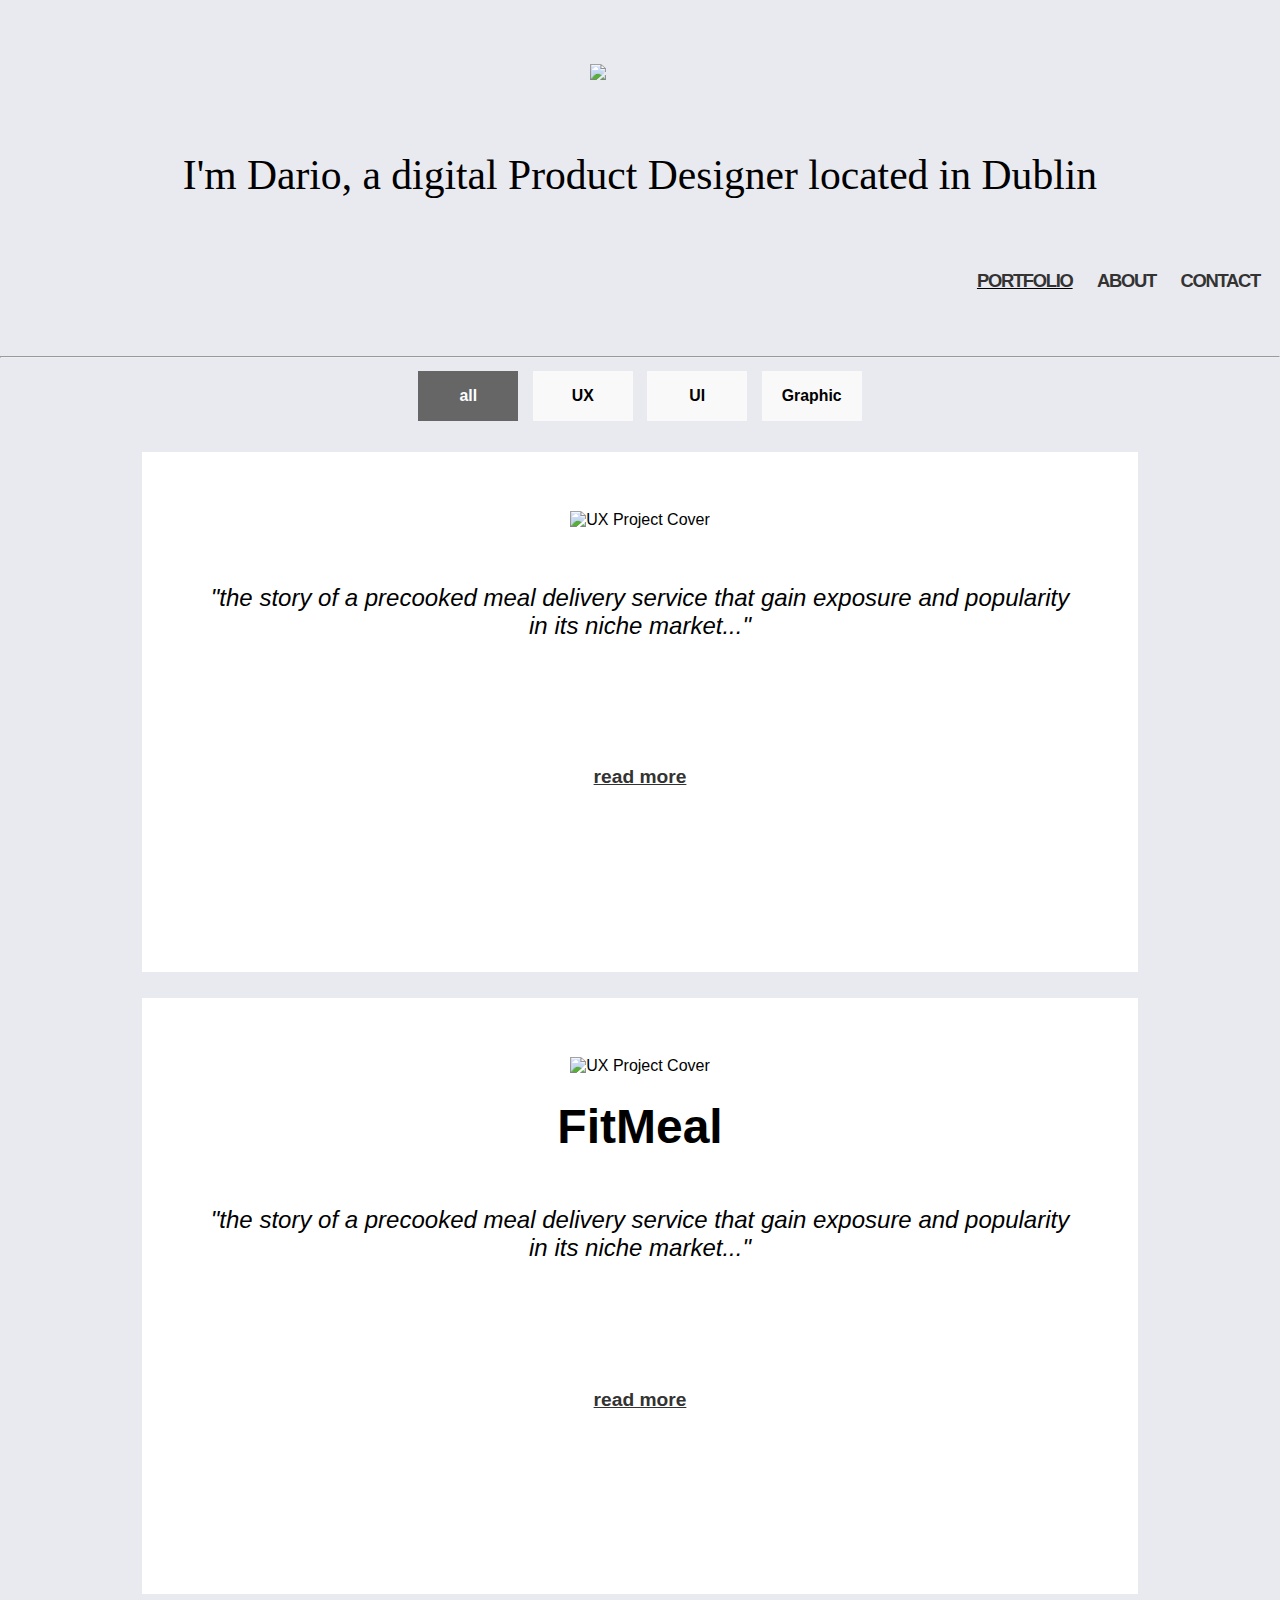
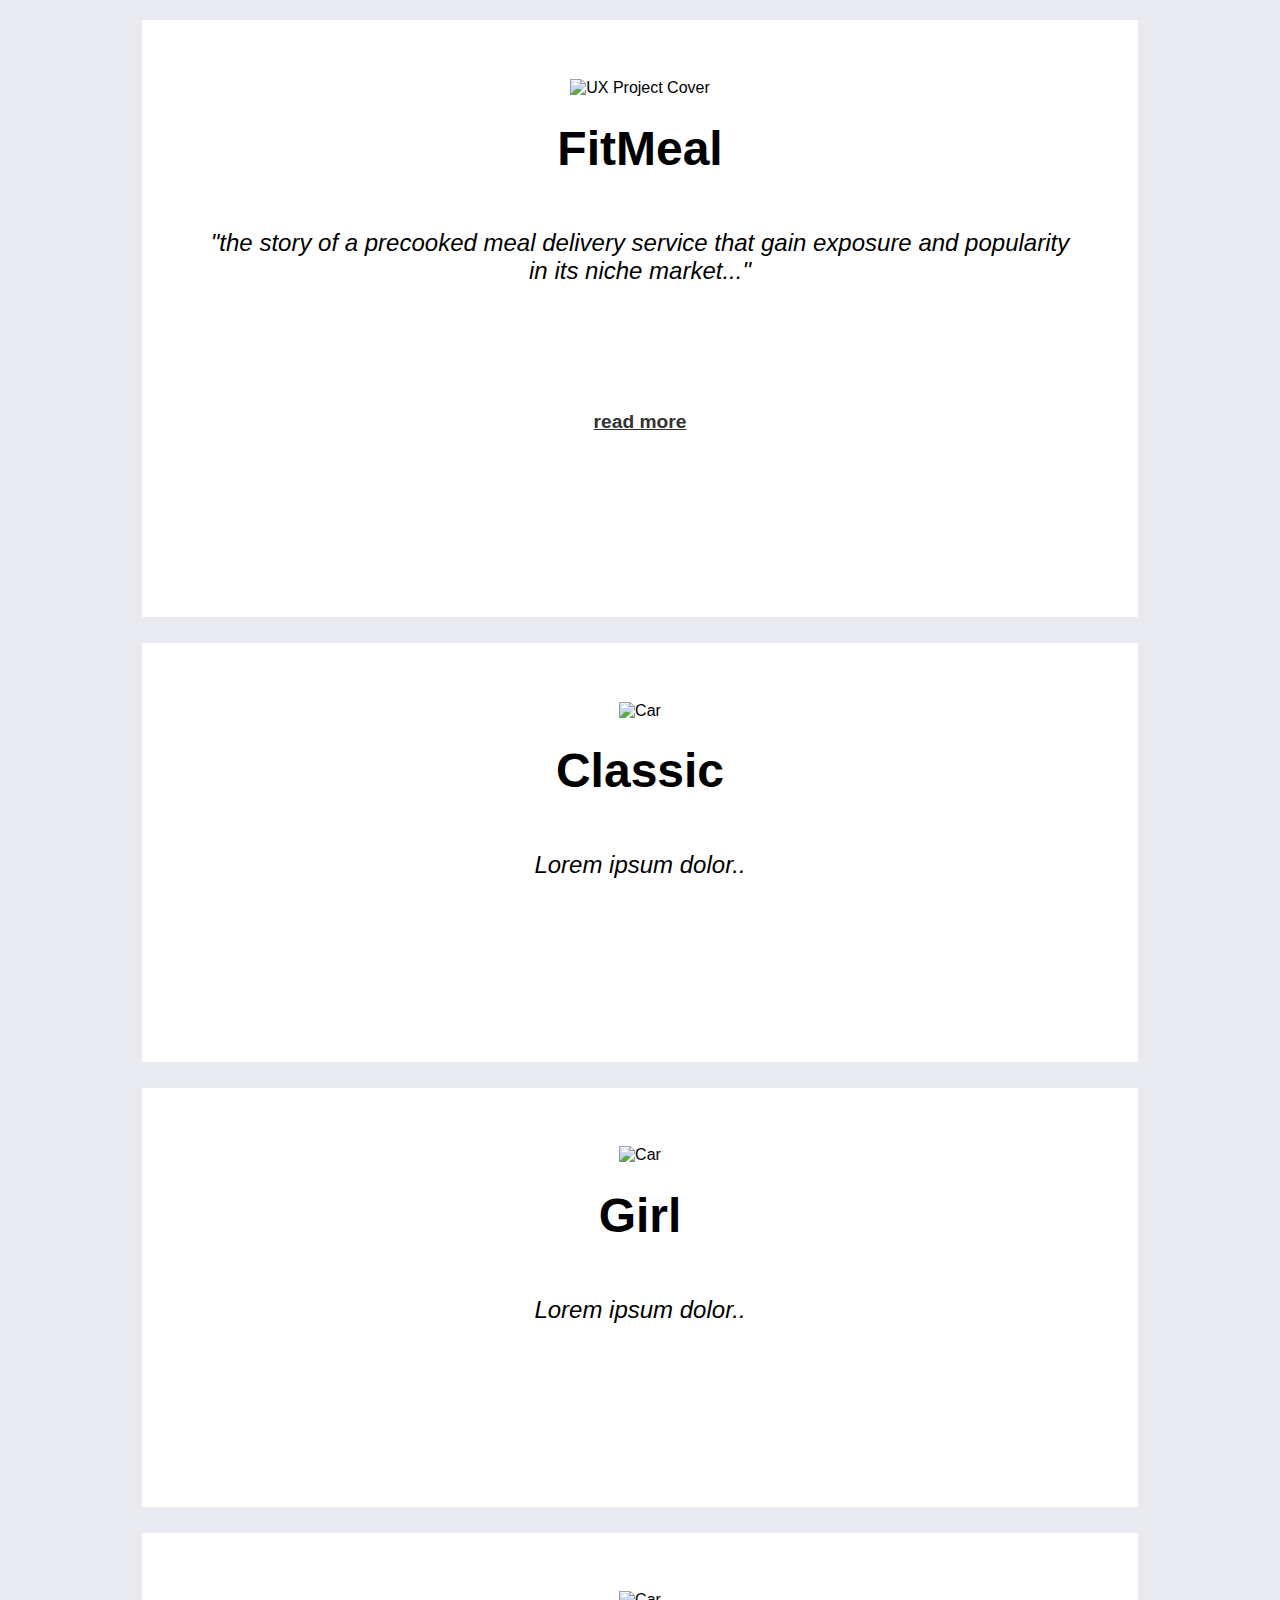
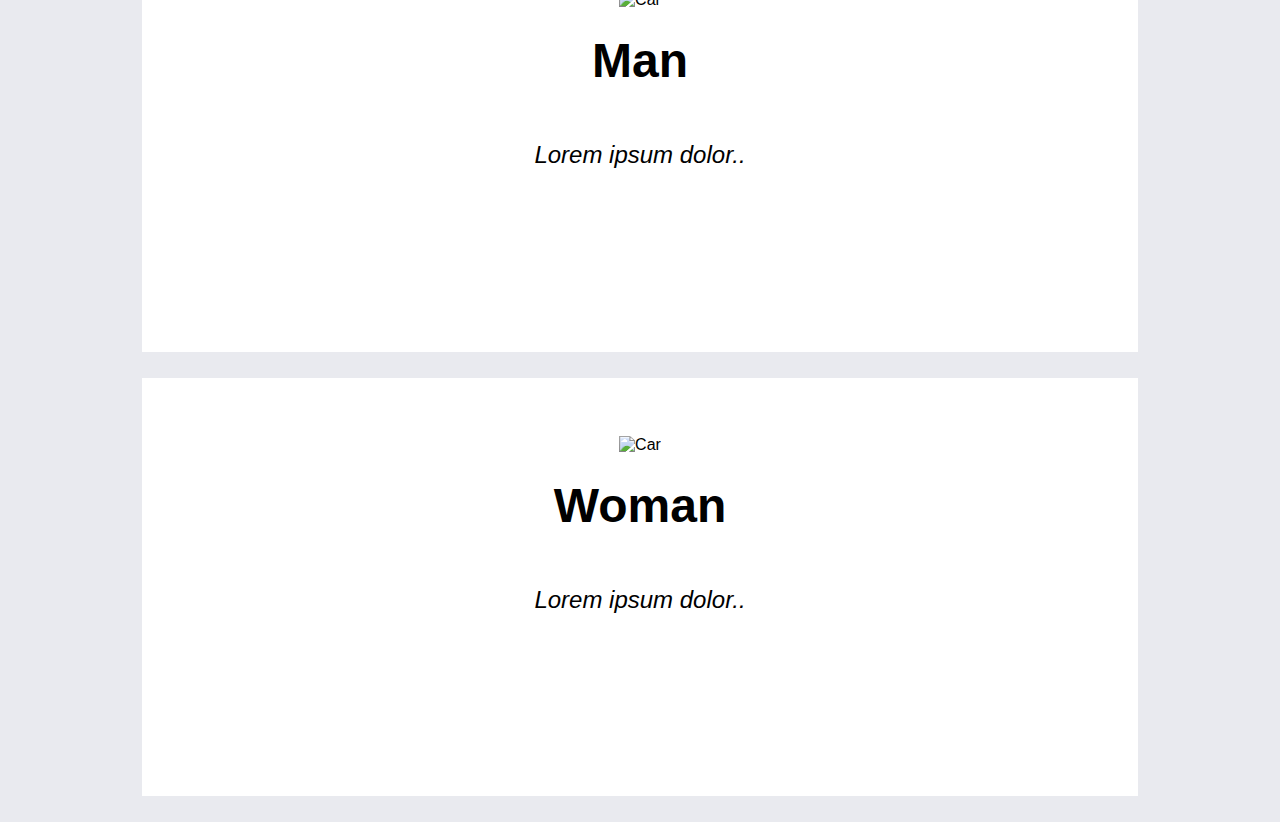
==== index.html @ cf13adc0 "Initiated Wed 07:02" ====
<!--PortfolioPage-->

<!DOCTYPE html>

<html>
	<head>
		<title>MyPortfolio</title>
		<meta charset="UTF-8">
		<meta name="viewport" content="initial-scale=1">
		<link rel="stylesheet" type="text/css" href="main.css">
		<link rel="https://fonts.googleapis.com/css?family=Lora:700">
		<link href="https://fonts.googleapis.com/css?family=Raleway:100" rel="stylesheet">
		<link rel="stylesheet" href="https://cdnjs.cloudflare.com/ajax/libs/font-awesome/4.7.0/css/font-awesome.min.css">

        <script src="https://ajax.googleapis.com/ajax/libs/jquery/3.2.1/jquery.min.js"></script>


	</head>
<body>
<!-- MAIN (Center website) -->
<div class="main">
<div id ="logoImage"><img src="All-Portfolio/Images/DarioLogoPortfolio.png"></div>
<p class="my_Intro">I'm Dario, a digital Product Designer located in Dublin</p>

<ul id="nav_top">
	<li class="lnk activeLnk"><a href="#">PORTFOLIO</a></li>
	<li class="lnk"><a href="#">ABOUT</a></li>
	<li class="lnk"><a href="#">CONTACT</a></li>
</ul>

<div class="main">

<hr>


<div id="myBtnContainer">
  <button class="btn active" onclick="filterSelection('all')"> all</button>
  <button class="btn" onclick="filterSelection('UX')"> UX</button>
  <button class="btn" onclick="filterSelection('UI')"> UI</button>
  <button class="btn" onclick="filterSelection('Graphic')"> Graphic</button>
</div>

<!-- Portfolio Gallery Grid -->

<div class="row">
  <div class="column UX">


    <div class="content">

      <img src="All-Portfolio/Images/FitMealLogo.png" alt="UX Project Cover">
      <h4></h4><br>
      <p>"the story of a precooked meal delivery service that gain exposure and popularity in its niche market..."</p>
      <p id="caseLink"><a href="ux/fitMeal/FitMeal_Case.html">read more</a></p>
    </div>

  </div>

  <div class="column UX">


    <div class="content">
      <img src="/All-Portfolio/All-Pics/MealKit%20Discovery%204.png" alt="UX Project Cover" >
      <h4>FitMeal</h4>
      <p>"the story of a precooked meal delivery service that gain exposure and popularity in its niche market..."</p>
      <p id="caseLink"><a href="#">read more</a></p>
    </div>
  </div>

  <div class="column UI">


    <div class="content">
      <img src="/All-Portfolio/All-Pics/FitMealLogo-transparent.png" alt="UX Project Cover">
      <h4>FitMeal</h4>
      <p>"the story of a precooked meal delivery service that gain exposure and popularity in its niche market..."</p>
      <p id="caseLink"><a href="#">read more</a></p>
    </div>
  </div>

  <div class="column cars">
    <div class="content">
    <img src="/w3images/cars3.jpg" alt="Car">
      <h4>Classic</h4>
      <p>Lorem ipsum dolor..</p>
    </div>
  </div>

  <div class="column people">
    <div class="content">
      <img src="/w3images/people1.jpg" alt="Car">
      <h4>Girl</h4>
      <p>Lorem ipsum dolor..</p>
    </div>
  </div>
  <div class="column people">
    <div class="content">
    <img src="/w3images/people2.jpg" alt="Car">
      <h4>Man</h4>
      <p>Lorem ipsum dolor..</p>
    </div>
  </div>
  <div class="column people">
    <div class="content">
    <img src="/w3images/people3.jpg" alt="Car">
      <h4>Woman</h4>
      <p>Lorem ipsum dolor..</p>
    </div>
  </div>
<!-- END GRID -->
</div>

<!-- END MAIN -->
</div>
	</div>

<script type="text/javascript" src="main.js"></script>

</body>
</html>
---- main.css ----
/*PortfolioPage*/

/*Page Basic Style=>In order to remove default browser margins and padding on all elements*/

/************CSS STANDARD RESET***********

html, body, div, span, applet, object, iframe,
h1, h2, h3, h4, h5, h6, p, blockquote, pre,
a, abbr, acronym, address, big, cite, code,
del, dfn, em, img, ins, kbd, q, s, samp,
small, strike, strong, sub, sup, tt, var,
b, u, i, center,
dl, dt, dd, ol, ul, li,
fieldset, form, label, legend,
table, caption, tbody, tfoot, thead, tr, th, td,
article, aside, canvas, details, embed,
figure, figcaption, footer, header, hgroup,
menu, nav, output, ruby, section, summary,
time, mark, audio, video {
	margin: 0;
	padding: 0;
	border: 0;
	font-size: 100%;§
	font: inherit;
	vertical-align: baseline;

}

h3 {
	padding-left: 10px;
	font-weight: normal;
	font-style: italic;
	font-size: 2.rem;
	text-align: center;
	color: #555;

}

h2 {
	padding-left: 10px;
	font-weight: normal;
	font-size: 20px;
	text-align: center;
	text-transform:uppercase;
}

p {
	font-weight: lighter;
	color: #555;
	line-height: 1.5;
	font-size: 24px;
	padding: 10px;
	text-align: left;
}

li {
	font-weight: lighter;
	line-height: 1.5;
	font-size: 24px;
	padding: 10px;
}
*/

button {

	position: relative;
	display:inline;
	visibility: none;
	font-weight: bold;
	font-size: 0.8rem;
	background-color:inherit;
	border-bottom: 5px bold black;



    cursor:pointer;
	margin: 5px;
}

/*
************* HTML5 display-role reset for older browsers ************

article, aside, details, figcaption, figure,
footer, header, hgroup, menu, nav, section {
	display: block;
}
body {
	line-height: 1.2;
	background-color: #E9EDEF;
}
ol, ul {
	list-style: none;
}
blockquote, q {
	quotes: none;
}
blockquote:before, blockquote:after,
q:before, q:after {
	content: '';
	content: none;
}
table {
	border-collapse: collapse;
	border-spacing: 0;
}
*/

    /********************EDIT ONLY BELOW**********************/

/*==========  NORMAL SCREEN SIZE  ==========*/

/************ALL UI ELEMENTS STYLING***************/

* {
  box-sizing:border-box;
}

body {
  background-color: #E9EAEF;
  font-family: Helvetica;
 margin: 0 auto;
}

/* Center website */

#logoImage {

	width: 100px;
	height: auto;
	margin: 0 auto;
	margin-top: 5%;

}

#logoImage img {
	width:100%;
	display: block;
	margin-left: auto; margin-right: auto;

}
.main {
  max-width: 100%;
  margin: 0 auto;
}

.my_Intro {
	width:90%;
	margin: 5% auto;
	font-size: 2.6rem;
    line-height: 1.5em;
	font-weight:lighter;
	font-family: CallunaLghtRegular, Georgia, serif;
	word-break:keep-all;
	text-align: center;
}
#nav_top{

	width:100%;
	text-align: right;
	margin: 5% 10% 5% auto;

}
#nav_top li {
	font-size:1.15em ;
	font-weight: bold;
	position: relative;
	display: inline-block;
	letter-spacing: -0.07em;
	margin: 0 20px 0 auto;

}

a:link {
 color:#333;
text-decoration: none;
}
a:visited{
	color:#333;
}
.activeLnk, .lnk:hover {
  text-decoration: underline;
}


#myBtnContainer{ margin:0 auto; width:100%; height: auto;flex-wrap: wrap;
text-align: center;}

#myBtnContainer button{ position: relative; display: inline; width:100px; height: 50px; font-size: 0.99em; text-align: center;
}

/* Add padding BETWEEN each column */
.row,
.row > .column {
  padding: 8px;
}

/* Create three equal columns that floats next to each other */
.column {
	position: relative;
	margin: 10px auto;
	width:80%;
	height: auto;
	display:none;
	text-align: center;/* Hide all elements by default */

}
.column img{
	margin: 5% 0 0 0;
	width:20%;
}
.column h4 {
	font-size: 3rem;
	position: relative;
	top:-40px;
}
.column p {
	font-size: 1.5rem;
	font-style: italic;
	position: relative;
	top:-100px;
	padding: 5%;

}

/* On screens that are 992px or less, set the background color to blue */
@media screen and (max-width: 992px) {
.my_Intro {
	font-size: 1.6rem;
}
.column {
	width:85%;
}
.column img{
	margin: 5% 0 0 0;
	width:30%;
}
#myBtnContainer button{ position: relative; display: inline; width:70px; height: 40px;font-size: 0.9em;
}
}
#caseLink :link{
	position: relative;
	margin-top:20px;
	text-decoration: underline;
	font-size: 1.2rem;
	font-style: normal;
	font-weight: 800;




}
/* Clear floats after rows
.row:after {
  content: "";
  display: table;
  clear: both;
}

/* Content */
.content {
  background-color: white;
  padding: 10px;
}

/* The "show" class is added to the filtered elements */
.show {
  display: block;
}

/* Style the buttons */
.btn {
	border: none;
	outline:none;
	background-color: #F9F9F9;
	cursor: pointer;
}

.active, .btn:hover {
  background-color: #666;
  color: white;

}
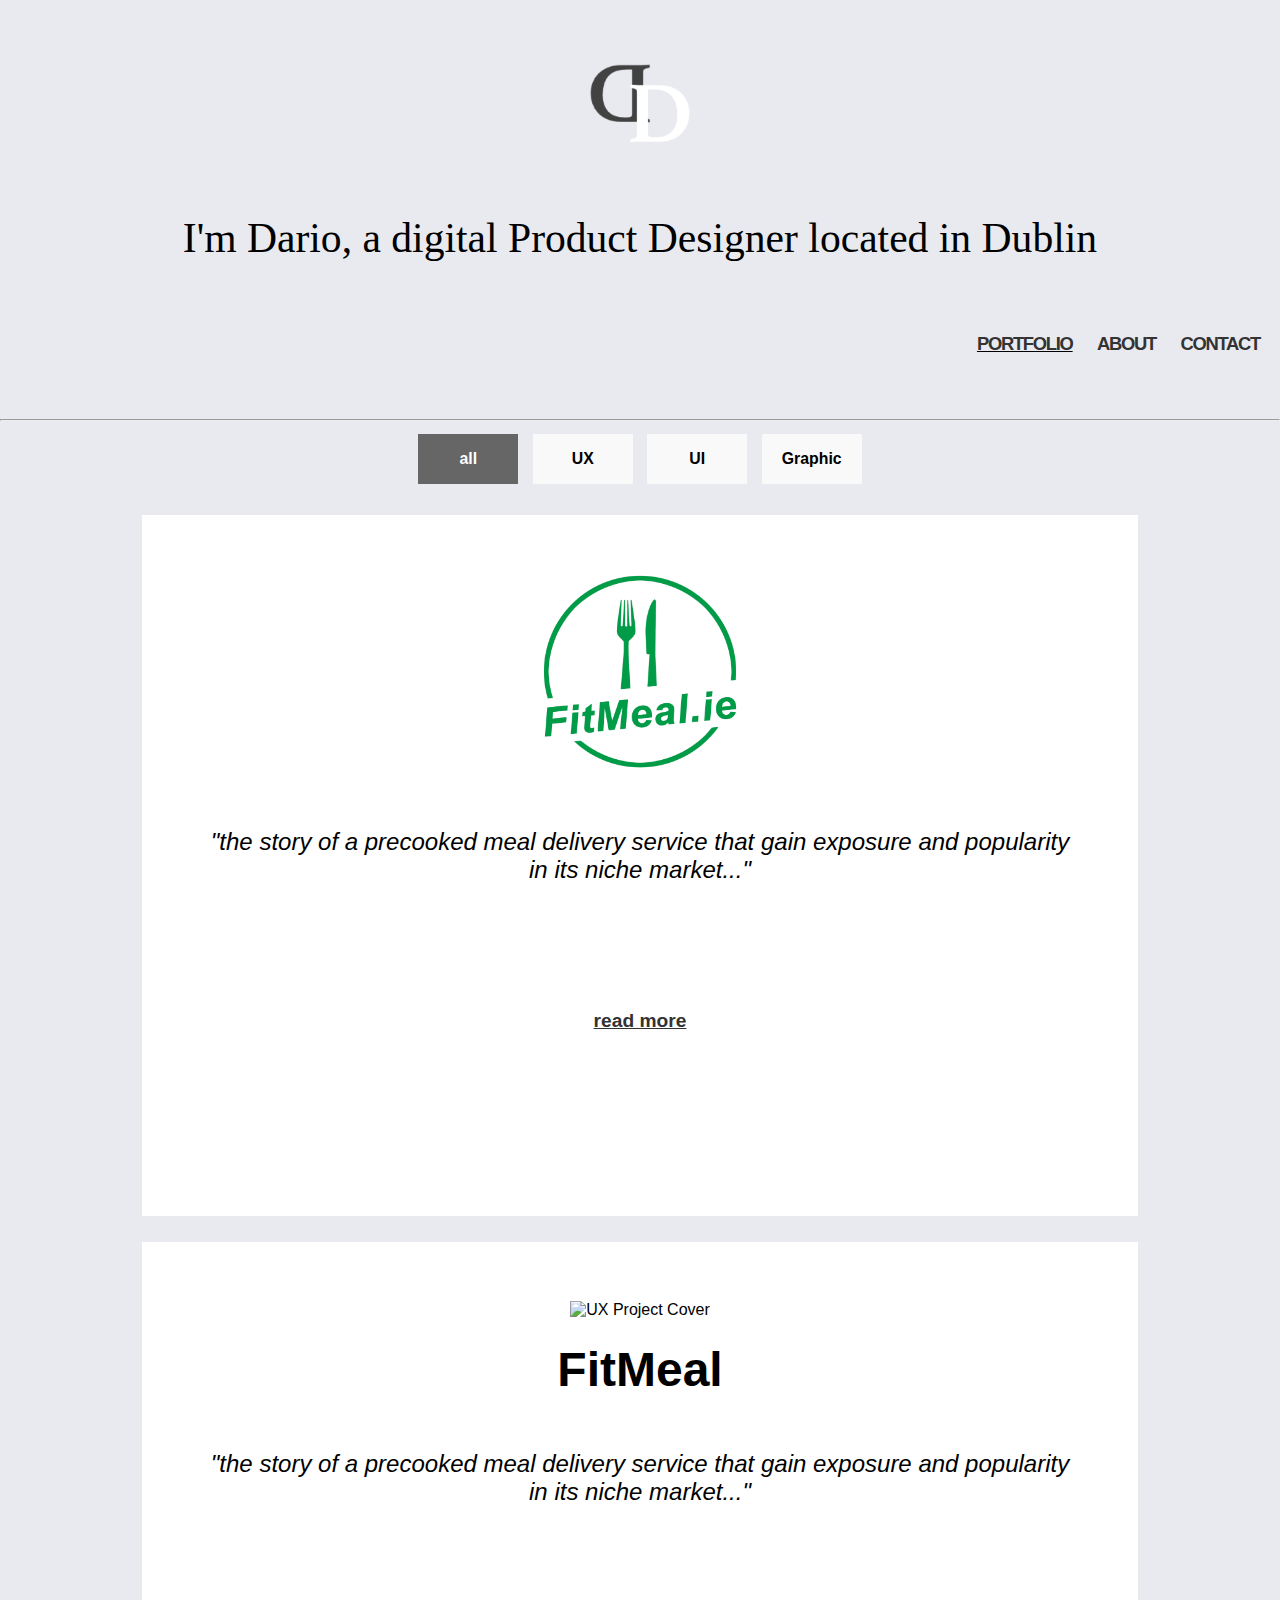
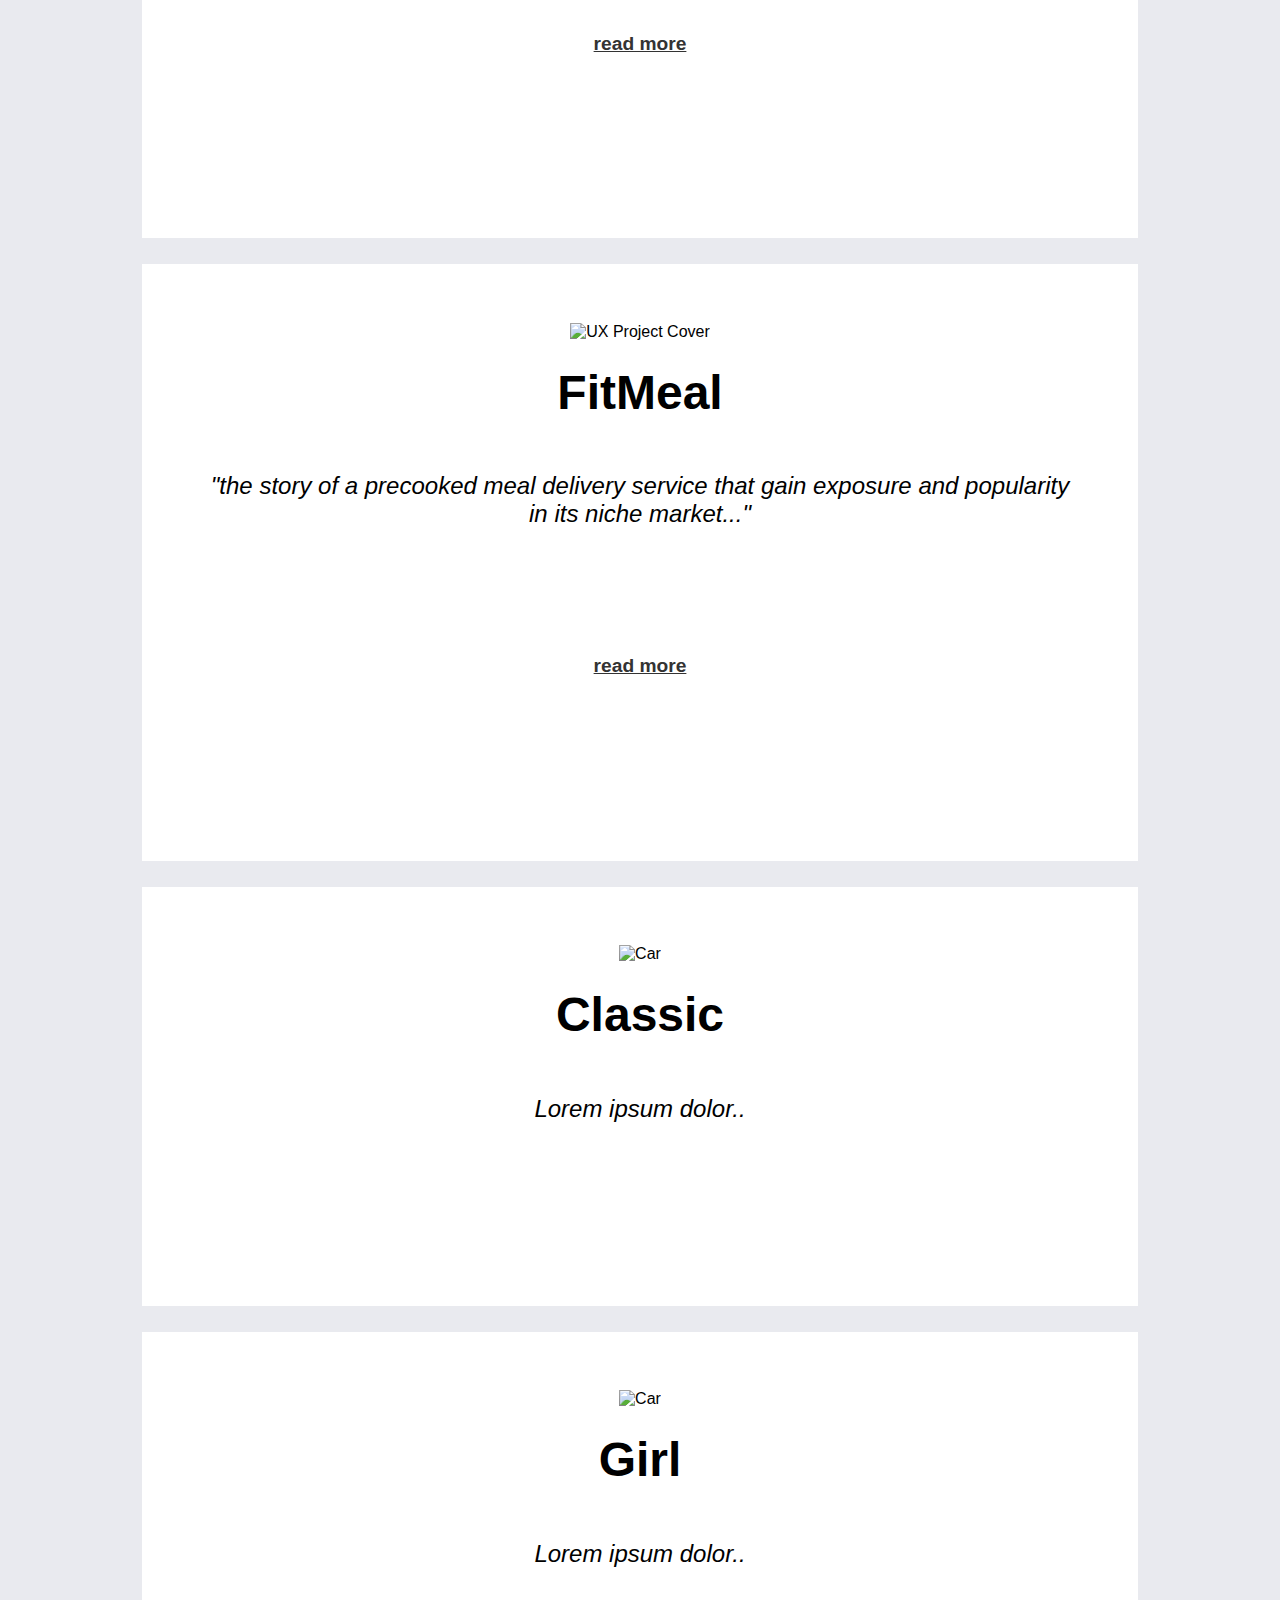
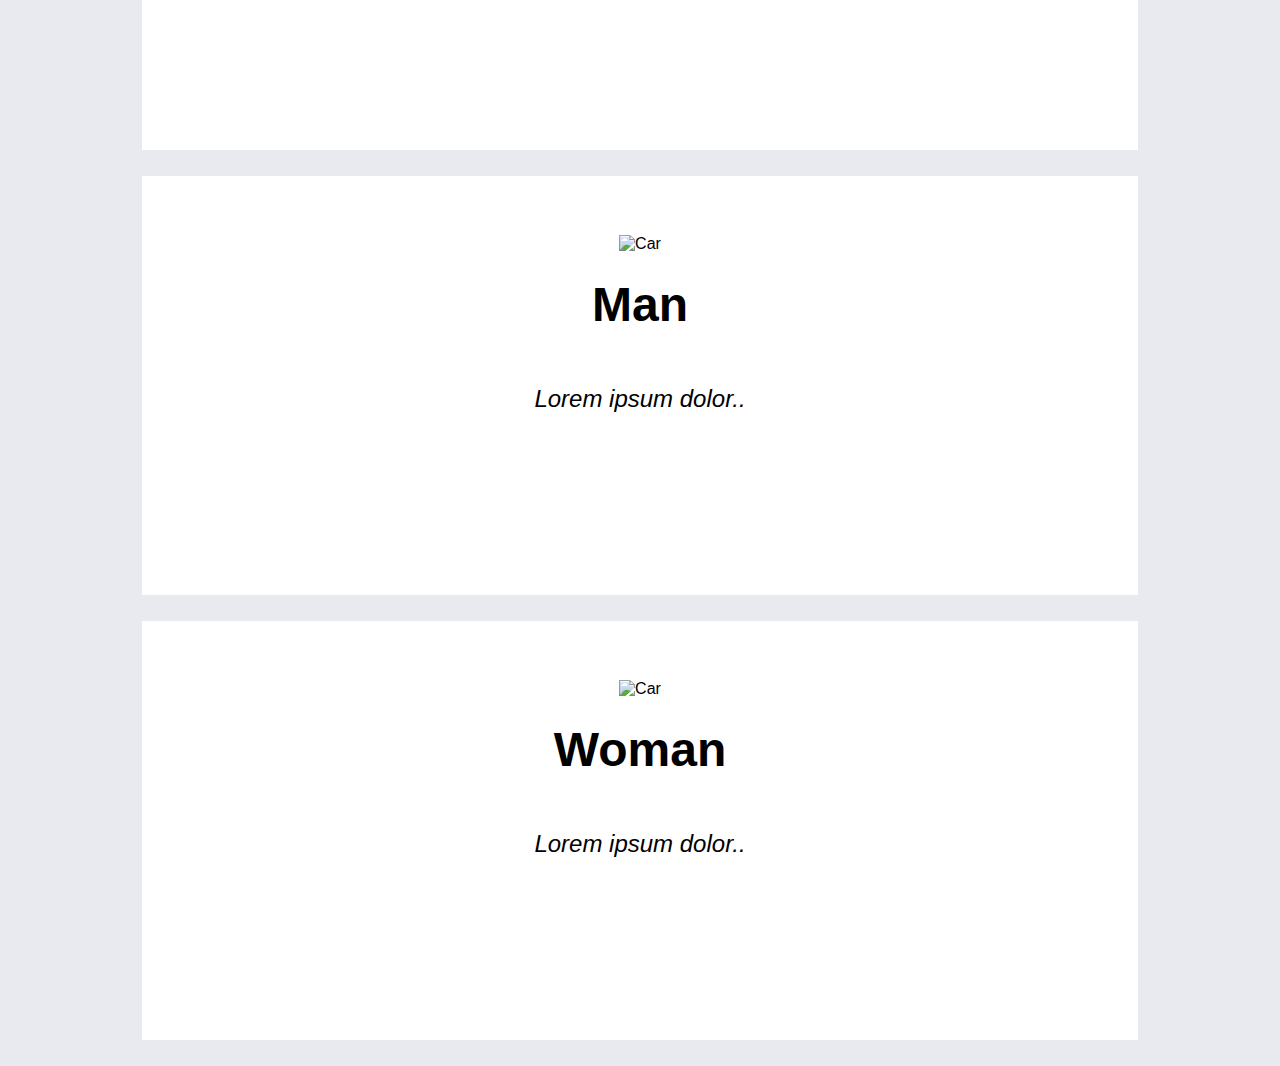
==== commit 9cdd9268: "080420201514" ====
--- a/index.html
+++ b/index.html
@@ -19,7 +19,7 @@
 <body>
 <!-- MAIN (Center website) -->
 <div class="main">
-<div id ="logoImage"><img src="All-Portfolio/Images/DarioLogoPortfolio.png"></div>
+<div id ="logoImage"><img src="All/Images/DarioLogoPortfolio.png"></div>
 <p class="my_Intro">I'm Dario, a digital Product Designer located in Dublin</p>
 
 <ul id="nav_top">
@@ -48,7 +48,7 @@
 
     <div class="content">
 
-      <img src="All-Portfolio/Images/FitMealLogo.png" alt="UX Project Cover">
+      <img src="All/Images/FitMealLogo.png" alt="UX Project Cover">
       <h4></h4><br>
       <p>"the story of a precooked meal delivery service that gain exposure and popularity in its niche market..."</p>
       <p id="caseLink"><a href="ux/fitMeal/FitMeal_Case.html">read more</a></p>
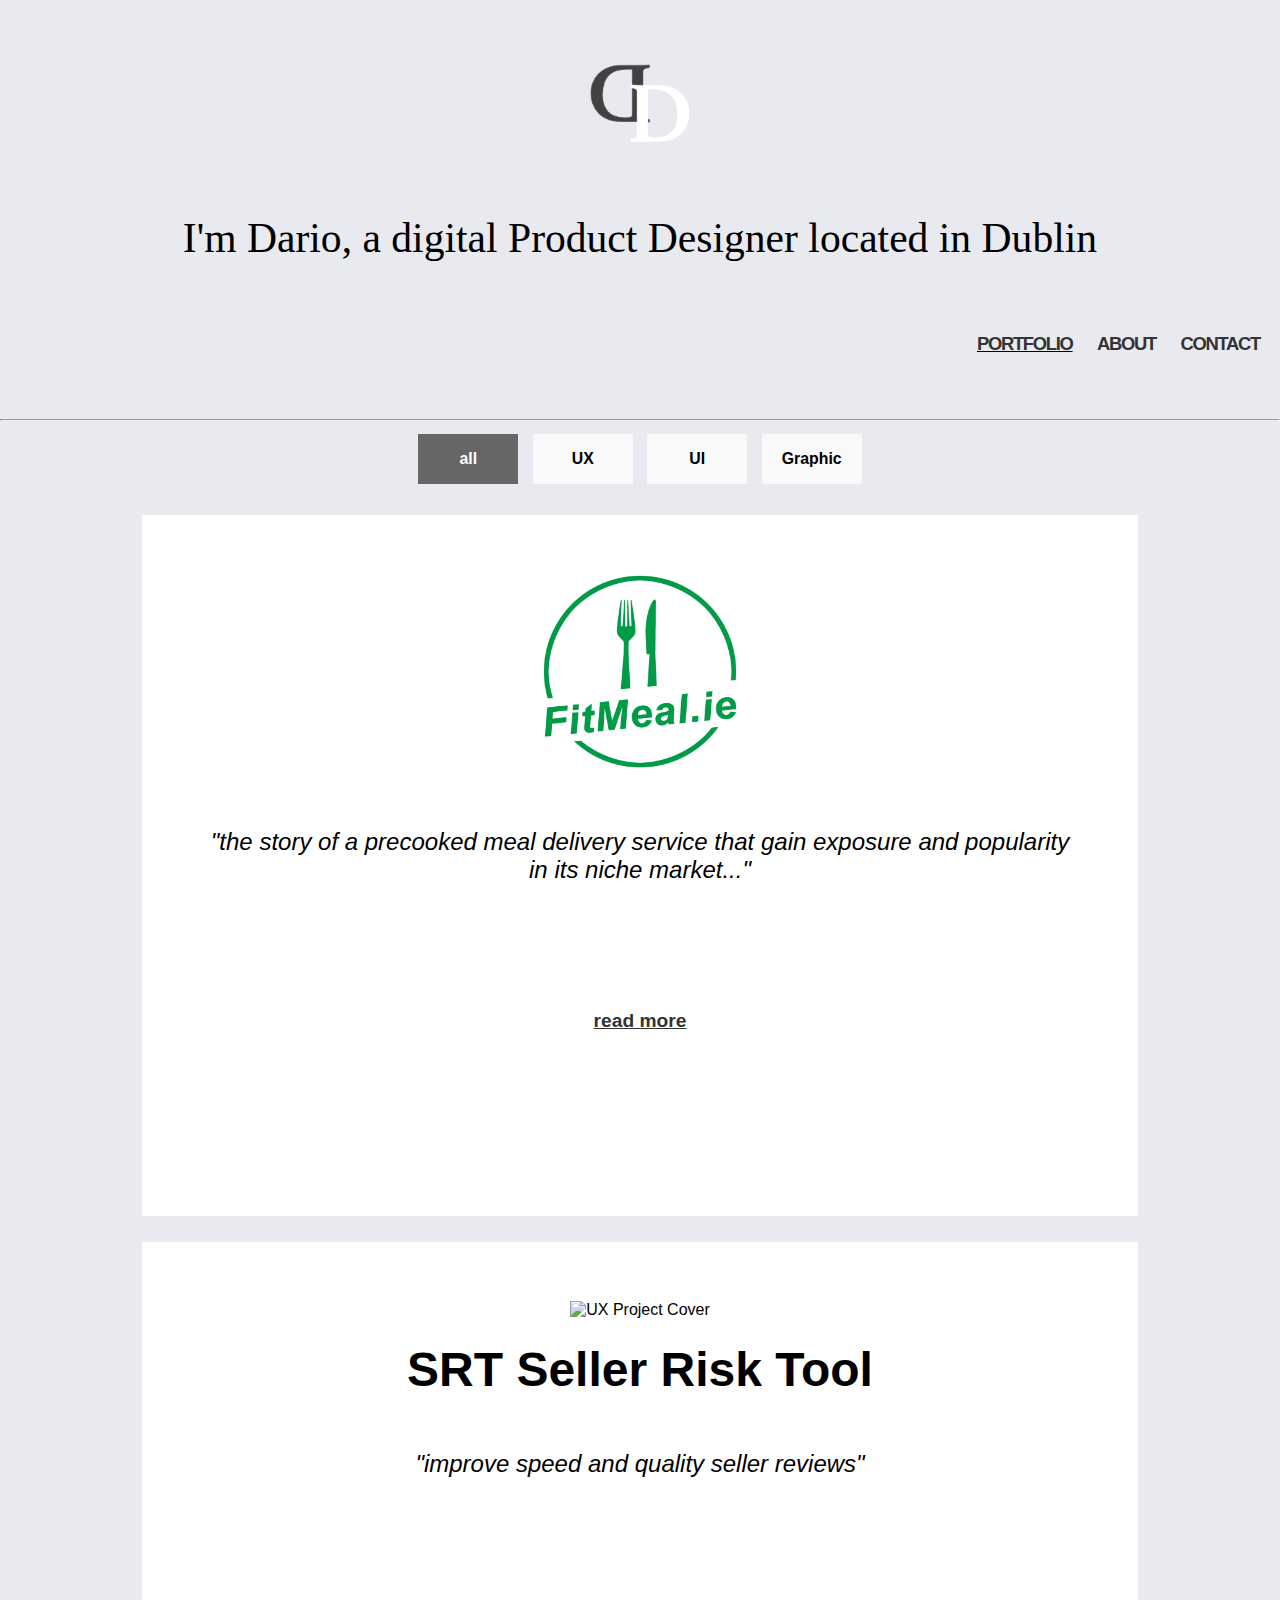
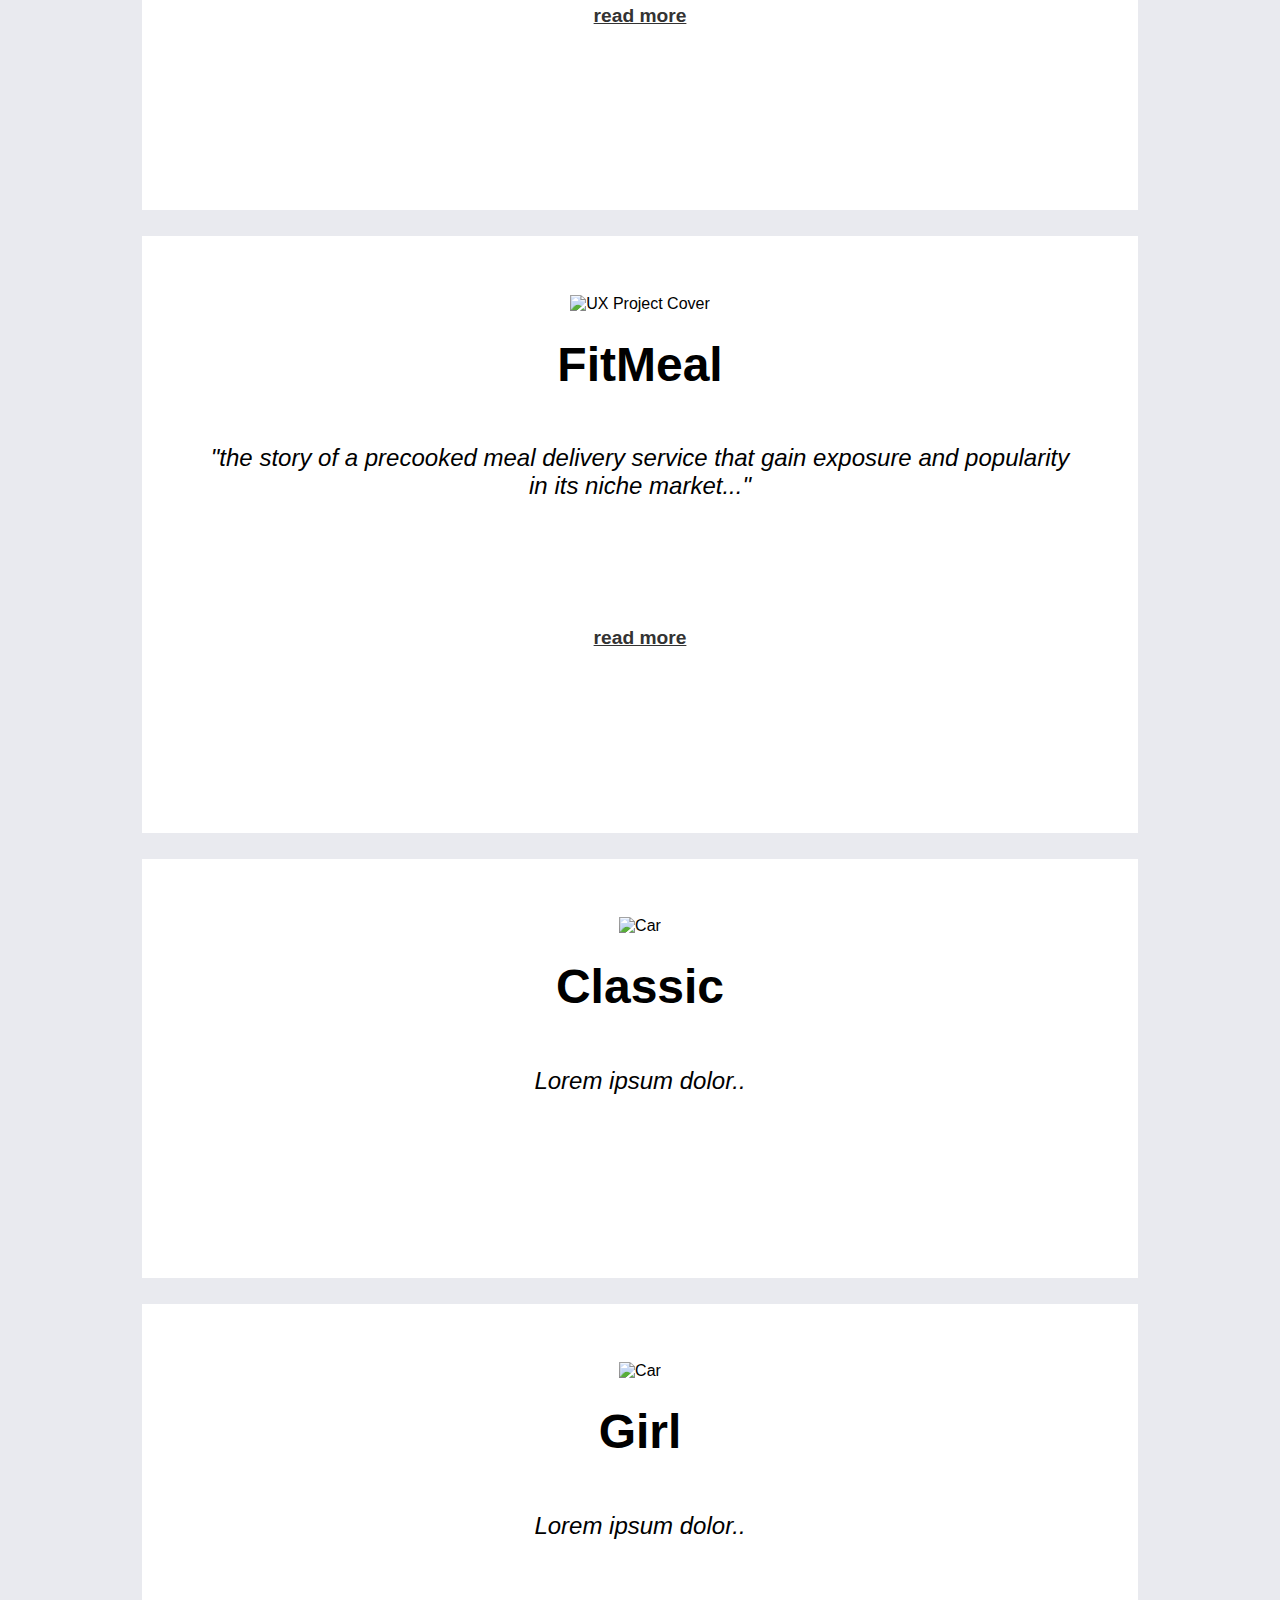
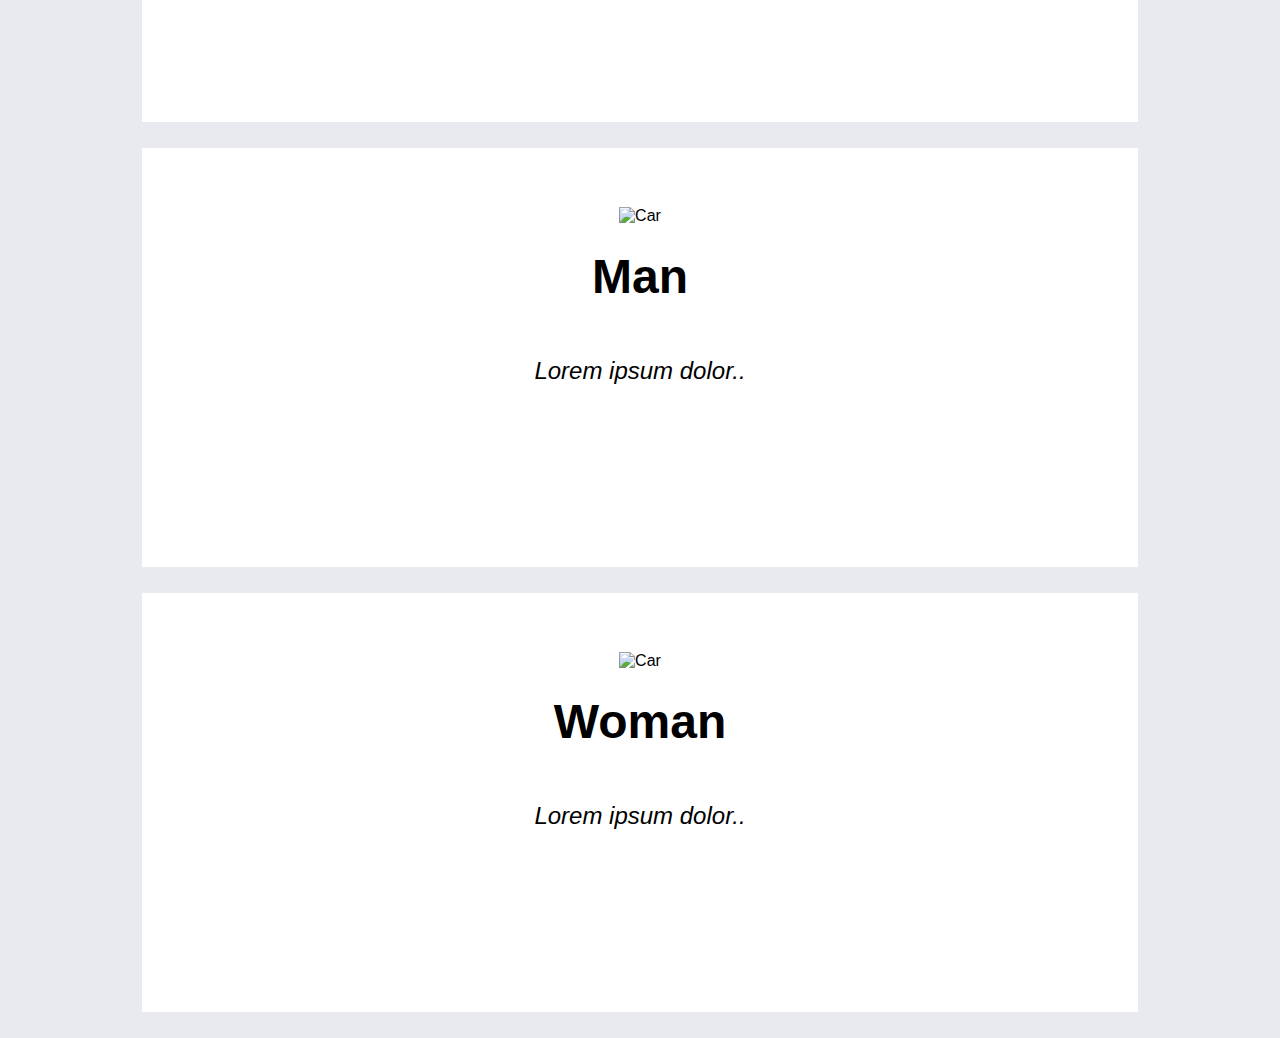
==== commit ce435616: "080420201517" ====
--- a/index.html
+++ b/index.html
@@ -60,9 +60,9 @@
 
 
     <div class="content">
-      <img src="/All-Portfolio/All-Pics/MealKit%20Discovery%204.png" alt="UX Project Cover" >
-      <h4>FitMeal</h4>
-      <p>"the story of a precooked meal delivery service that gain exposure and popularity in its niche market..."</p>
+      <img src="All/All-Pics/MealKit%20Discovery%204.png" alt="UX Project Cover" >
+      <h4>SRT Seller Risk Tool</h4>
+      <p>"improve speed and quality seller reviews"</p>
       <p id="caseLink"><a href="#">read more</a></p>
     </div>
   </div>
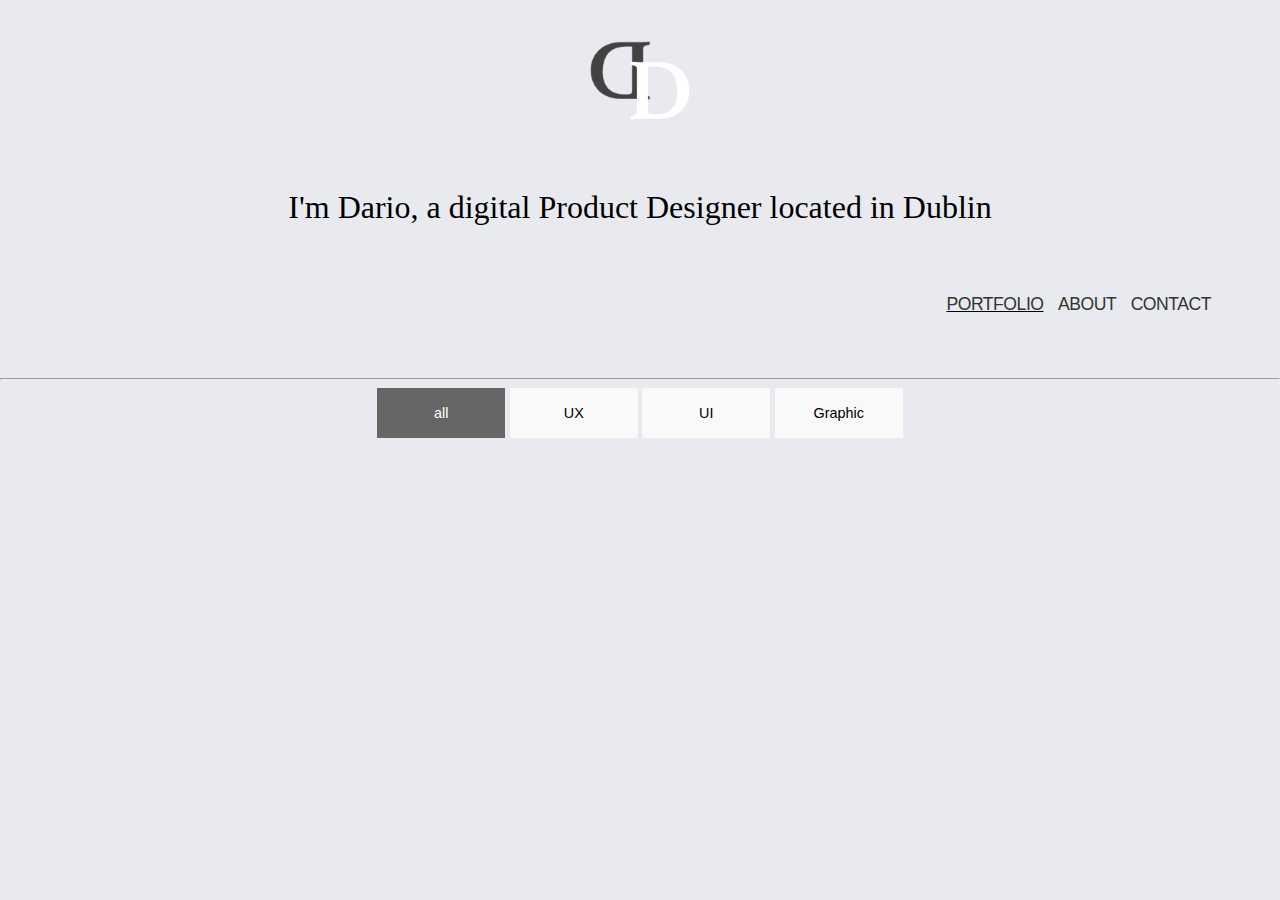
==== commit 5674ac4d: "modified 08042020 22:53" ====
--- a/index.html
+++ b/index.html
@@ -19,10 +19,10 @@
 <body>
 <!-- MAIN (Center website) -->
 <div class="main">
-<div id ="logoImage"><img src="All/Images/DarioLogoPortfolio.png"></div>
-<p class="my_Intro">I'm Dario, a digital Product Designer located in Dublin</p>
+<div id ="imageDiv"><img src="All/Images/DarioLogoPortfolio.png"></div>
+<p class="myIntro">I'm Dario, a digital Product Designer located in Dublin</p>
 
-<ul id="nav_top">
+<ul id="navTop">
 	<li class="lnk activeLnk"><a href="#">PORTFOLIO</a></li>
 	<li class="lnk"><a href="#">ABOUT</a></li>
 	<li class="lnk"><a href="#">CONTACT</a></li>
@@ -30,7 +30,7 @@
 
 <div class="main">
 
-<hr>
+<hr style="color:#333;">
 
 
 <div id="myBtnContainer">
--- a/main.css
+++ b/main.css
@@ -3,7 +3,12 @@
 
 /*Page Basic Style=>In order to remove default browser margins and padding on all elements*/
 
-/************CSS STANDARD RESET***********
+/************CSS STANDARD RESET***********/
+
+/* http://meyerweb.com/eric/tools/css/reset/
+   v2.0 | 20110126
+   License: none (public domain)
+*/
 
 html, body, div, span, applet, object, iframe,
 h1, h2, h3, h4, h5, h6, p, blockquote, pre,
@@ -21,73 +26,17 @@
 	margin: 0;
 	padding: 0;
 	border: 0;
-	font-size: 100%;§
+	font-size: 100%;
 	font: inherit;
 	vertical-align: baseline;
-
-}
-
-h3 {
-	padding-left: 10px;
-	font-weight: normal;
-	font-style: italic;
-	font-size: 2.rem;
-	text-align: center;
-	color: #555;
-
-}
-
-h2 {
-	padding-left: 10px;
-	font-weight: normal;
-	font-size: 20px;
-	text-align: center;
-	text-transform:uppercase;
-}
-
-p {
-	font-weight: lighter;
-	color: #555;
-	line-height: 1.5;
-	font-size: 24px;
-	padding: 10px;
-	text-align: left;
-}
-
-li {
-	font-weight: lighter;
-	line-height: 1.5;
-	font-size: 24px;
-	padding: 10px;
-}
-*/
-
-button {
-
-	position: relative;
-	display:inline;
-	visibility: none;
-	font-weight: bold;
-	font-size: 0.8rem;
-	background-color:inherit;
-	border-bottom: 5px bold black;
-
-
-
-    cursor:pointer;
-	margin: 5px;
-}
-
-/*
-************* HTML5 display-role reset for older browsers ************
-
+}
+/* HTML5 display-role reset for older browsers */
 article, aside, details, figcaption, figure,
 footer, header, hgroup, menu, nav, section {
 	display: block;
 }
 body {
-	line-height: 1.2;
-	background-color: #E9EDEF;
+	line-height: 1;
 }
 ol, ul {
 	list-style: none;
@@ -104,7 +53,6 @@
 	border-collapse: collapse;
 	border-spacing: 0;
 }
-*/
 
     /********************EDIT ONLY BELOW**********************/
 
@@ -115,99 +63,90 @@
 * {
   box-sizing:border-box;
 }
-
-body {
-  background-color: #E9EAEF;
-  font-family: Helvetica;
- margin: 0 auto;
-}
-
-/* Center website */
-
-#logoImage {
-
+a:link {
+	color:#333;
+	text-decoration: none;
+}
+a:visited{
+	color:#333;
+}
+.activeLnk, .lnk:hover {
+	text-decoration: underline;
+}
+	/* Center website */
+
+body, .main{
+	max-width: 100%;
+	margin: 0 auto;
+	background-color: #E9EAEF;
+	font-family: Helvetica;
+	margin: 0 auto;
+}
+#imageDiv, #imageDiv img{
 	width: 100px;
 	height: auto;
 	margin: 0 auto;
-	margin-top: 5%;
-
-}
-
-#logoImage img {
-	width:100%;
-	display: block;
-	margin-left: auto; margin-right: auto;
-
-}
-.main {
-  max-width: 100%;
-  margin: 0 auto;
-}
-
-.my_Intro {
+	margin-top: 3%;
+}
+.myIntro {
 	width:90%;
 	margin: 5% auto;
-	font-size: 2.6rem;
-    line-height: 1.5em;
+	font-size: 2rem;
+    line-height: 2.5rem;
 	font-weight:lighter;
 	font-family: CallunaLghtRegular, Georgia, serif;
 	word-break:keep-all;
 	text-align: center;
 }
-#nav_top{
-
+#navTop{
 	width:100%;
 	text-align: right;
-	margin: 5% 10% 5% auto;
-
-}
-#nav_top li {
-	font-size:1.15em ;
-	font-weight: bold;
+	margin:5% 10% 5%  auto;
+	padding-right: 5%;
+}
+#navTop li {
+	font-size:1.1rem ;
+	font-weight:normal;
 	position: relative;
 	display: inline-block;
-	letter-spacing: -0.07em;
-	margin: 0 20px 0 auto;
-
-}
-
-a:link {
- color:#333;
-text-decoration: none;
-}
-a:visited{
-	color:#333;
-}
-.activeLnk, .lnk:hover {
-  text-decoration: underline;
-}
-
-
-#myBtnContainer{ margin:0 auto; width:100%; height: auto;flex-wrap: wrap;
-text-align: center;}
-
-#myBtnContainer button{ position: relative; display: inline; width:100px; height: 50px; font-size: 0.99em; text-align: center;
-}
-
+	letter-spacing: -0.03rem;
+	margin:5px 5px auto;
+}
+#myBtnContainer{
+	margin:0 auto;
+	width:100%;
+	height: auto;
+	flex-wrap: wrap;
+	text-align: center;
+}
+#myBtnContainer button{
+	position: relative;
+	display: inline;
+	width:10%;
+	height: 50px;
+	font-size: 0.9rem;
+	text-align: center;
+}
 /* Add padding BETWEEN each column */
-.row,
-.row > .column {
-  padding: 8px;
+
+.row .column {
+  padding: 0.4rem;
 }
 
 /* Create three equal columns that floats next to each other */
+
 .column {
 	position: relative;
-	margin: 10px auto;
+	margin: 0 auto;
 	width:80%;
 	height: auto;
 	display:none;
 	text-align: center;/* Hide all elements by default */
-
-}
+}
+
 .column img{
-	margin: 5% 0 0 0;
-	width:20%;
+	margin: 5% 20% 0 0;
+	width:30%;
 }
 .column h4 {
 	font-size: 3rem;
@@ -261,6 +200,8 @@
 .content {
   background-color: white;
   padding: 10px;
+  text-align: left;
+  margin: 2%;
 }
 
 /* The "show" class is added to the filtered elements */
